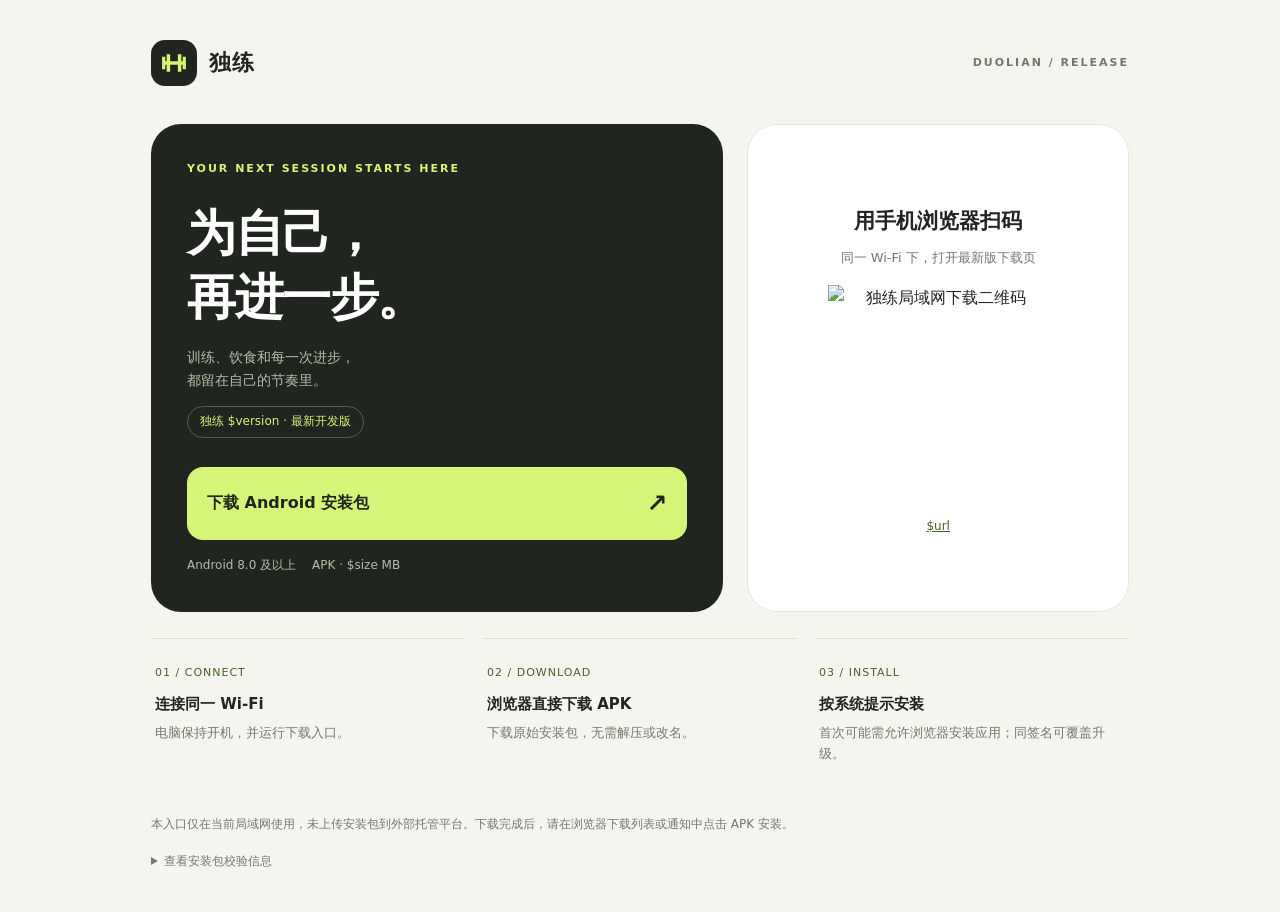
==== tools/download_page.html @ 591b8641 "Nightly sync 2026-10-22: V1.2 (nutrition catalog, inline training, calm/premium UI, LAN download too" ====
<!doctype html>
<html lang="zh-CN">
<meta charset="utf-8">
<meta name="viewport" content="width=device-width, initial-scale=1">
<meta name="color-scheme" content="light">
<title>独练 · 最新版下载</title>
<style>
*{box-sizing:border-box}body{margin:0;background:#f5f5f0;color:#20261f;font-family:system-ui,-apple-system,"Segoe UI","Microsoft YaHei",sans-serif;line-height:1.65}
main{max-width:1030px;margin:auto;padding:40px 26px}header{display:flex;align-items:center;gap:12px;font-weight:750;font-size:22px;letter-spacing:.5px}.logo{background:#20261f;color:#d5f578;border-radius:14px;width:46px;height:46px;padding:9px}.edition{margin-left:auto;color:#72786d;font-size:11px;letter-spacing:2px}
.grid{display:grid;grid-template-columns:minmax(0,1.5fr) minmax(260px,1fr);gap:24px;margin-top:38px}.hero{background:#20261f;color:#fff;border-radius:30px;padding:36px;position:relative;overflow:hidden}.eyebrow{font-size:11px;letter-spacing:2px;color:#d5f578;font-weight:700}.hero h1{font-size:clamp(32px,4vw,49px);line-height:1.3;letter-spacing:-1.4px;margin:24px 0 16px}.hero p{color:#b3bda9;font-size:14px;max-width:340px}.badge{display:inline-block;border:1px solid #536047;color:#d5f578;border-radius:30px;padding:5px 12px;font-size:12px}.download{display:flex;justify-content:space-between;align-items:center;background:#d5f578;color:#20261f;text-decoration:none;border-radius:16px;padding:16px 20px;font-weight:750;margin-top:29px;min-height:56px}.download:hover{background:#e2ffa0}.arrow{font-size:25px}.meta{display:flex;gap:16px;color:#b3bda9;font-size:12px;margin-top:16px}.qr{background:white;border:1px solid #e6e8de;border-radius:30px;padding:25px;text-align:center;display:flex;flex-direction:column;align-items:center;justify-content:center}.qr h2{font-size:21px;margin:5px 0}.qr p{font-size:13px;color:#72786d;margin:4px 0}.qr img{width:220px;max-width:100%;height:auto;image-rendering:pixelated;margin:12px 0}.address{font-size:12px;color:#466329;word-break:break-all}.steps{display:grid;grid-template-columns:repeat(3,1fr);gap:18px;margin-top:26px}.step{border-top:1px solid #dce0d3;padding:19px 4px}.step b{font-size:15px;display:block;margin-top:8px}.step small{font-size:11px;letter-spacing:1px;color:#466329}.step p{font-size:13px;color:#72786d;margin:5px 0}.notice{padding:16px 20px;background:#fff0d9;border:1px solid #e7cc9b;border-radius:16px;font-size:14px;margin-top:20px}footer{color:#72786d;font-size:12px;margin-top:26px}details{margin-top:18px}code{overflow-wrap:anywhere;font-size:11px}.download:focus-visible,summary:focus-visible{outline:3px solid #466329;outline-offset:4px}
@media(max-width:680px){main{padding:24px 18px}.edition{font-size:9px;letter-spacing:1px}.grid{grid-template-columns:1fr;gap:18px;margin-top:25px}.hero{padding:26px;border-radius:25px}.qr{padding:20px;border-radius:25px}.qr img{width:180px}.steps{grid-template-columns:1fr;gap:0}.step{padding:14px 4px}.hero h1{font-size:35px}.qr p{max-width:100%}}
</style>
<main>
<header><svg class="logo" viewBox="0 0 80 80" aria-hidden="true"><g fill="currentColor"><path d="M12 35H68V45H12zM6 22H15V58H6zM19 15H29V65H19zM51 15H61V65H51zM65 22H74V58H65z"/></g></svg>独练 <span class="edition">DUOLIAN / RELEASE</span></header>
<div class="notice" id="wechat" hidden>你正在微信内打开。请点右上角「⋯」，选择「在浏览器打开」，再点击下载。</div>
<div class="grid"><section class="hero"><div class="eyebrow">YOUR NEXT SESSION STARTS HERE</div><h1>为自己，<br>再进一步。</h1><p>训练、饮食和每一次进步，<br>都留在自己的节奏里。</p><span class="badge">独练 $version · 最新开发版</span><a class="download" href="/latest.apk"><span>下载 Android 安装包</span><span class="arrow">↗</span></a><div class="meta"><span>Android 8.0 及以上</span><span>APK · $size MB</span></div></section>
<aside class="qr"><h2>用手机浏览器扫码</h2><p>同一 Wi-Fi 下，打开最新版下载页</p><img src="/qr.png" alt="独练局域网下载二维码" width="370" height="370"><a class="address" href="$url">$url</a></aside></div>
<div class="steps"><section class="step"><small>01 / CONNECT</small><b>连接同一 Wi-Fi</b><p>电脑保持开机，并运行下载入口。</p></section><section class="step"><small>02 / DOWNLOAD</small><b>浏览器直接下载 APK</b><p>下载原始安装包，无需解压或改名。</p></section><section class="step"><small>03 / INSTALL</small><b>按系统提示安装</b><p>首次可能需允许浏览器安装应用；同签名可覆盖升级。</p></section></div>
<footer>本入口仅在当前局域网使用，未上传安装包到外部托管平台。下载完成后，请在浏览器下载列表或通知中点击 APK 安装。<details><summary>查看安装包校验信息</summary><p>SHA-256<br><code>$sha</code></p></details></footer>
</main>
<script>if(/MicroMessenger/i.test(navigator.userAgent)){document.getElementById('wechat').hidden=false}</script>
</html>
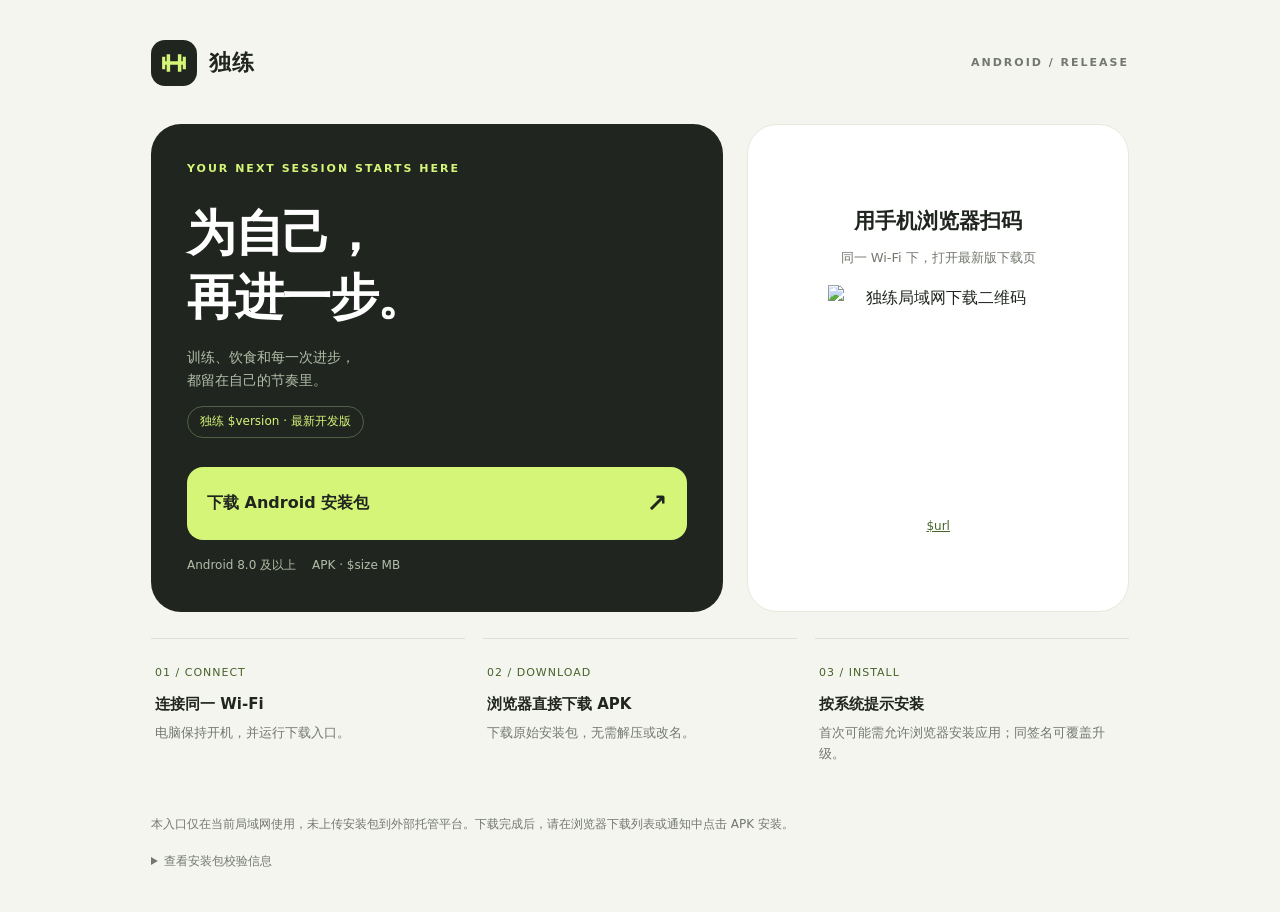
==== commit d037d7f6: "Sync V1.12: weekly review, portion labels, map routes and release build" ====
--- a/tools/download_page.html
+++ b/tools/download_page.html
@@ -11,7 +11,7 @@
 @media(max-width:680px){main{padding:24px 18px}.edition{font-size:9px;letter-spacing:1px}.grid{grid-template-columns:1fr;gap:18px;margin-top:25px}.hero{padding:26px;border-radius:25px}.qr{padding:20px;border-radius:25px}.qr img{width:180px}.steps{grid-template-columns:1fr;gap:0}.step{padding:14px 4px}.hero h1{font-size:35px}.qr p{max-width:100%}}
 </style>
 <main>
-<header><svg class="logo" viewBox="0 0 80 80" aria-hidden="true"><g fill="currentColor"><path d="M12 35H68V45H12zM6 22H15V58H6zM19 15H29V65H19zM51 15H61V65H51zM65 22H74V58H65z"/></g></svg>独练 <span class="edition">DUOLIAN / RELEASE</span></header>
+<header><svg class="logo" viewBox="0 0 80 80" aria-hidden="true"><g fill="currentColor"><path d="M12 35H68V45H12zM6 22H15V58H6zM19 15H29V65H19zM51 15H61V65H51zM65 22H74V58H65z"/></g></svg>独练 <span class="edition">ANDROID / RELEASE</span></header>
 <div class="notice" id="wechat" hidden>你正在微信内打开。请点右上角「⋯」，选择「在浏览器打开」，再点击下载。</div>
 <div class="grid"><section class="hero"><div class="eyebrow">YOUR NEXT SESSION STARTS HERE</div><h1>为自己，<br>再进一步。</h1><p>训练、饮食和每一次进步，<br>都留在自己的节奏里。</p><span class="badge">独练 $version · 最新开发版</span><a class="download" href="/latest.apk"><span>下载 Android 安装包</span><span class="arrow">↗</span></a><div class="meta"><span>Android 8.0 及以上</span><span>APK · $size MB</span></div></section>
 <aside class="qr"><h2>用手机浏览器扫码</h2><p>同一 Wi-Fi 下，打开最新版下载页</p><img src="/qr.png" alt="独练局域网下载二维码" width="370" height="370"><a class="address" href="$url">$url</a></aside></div>
